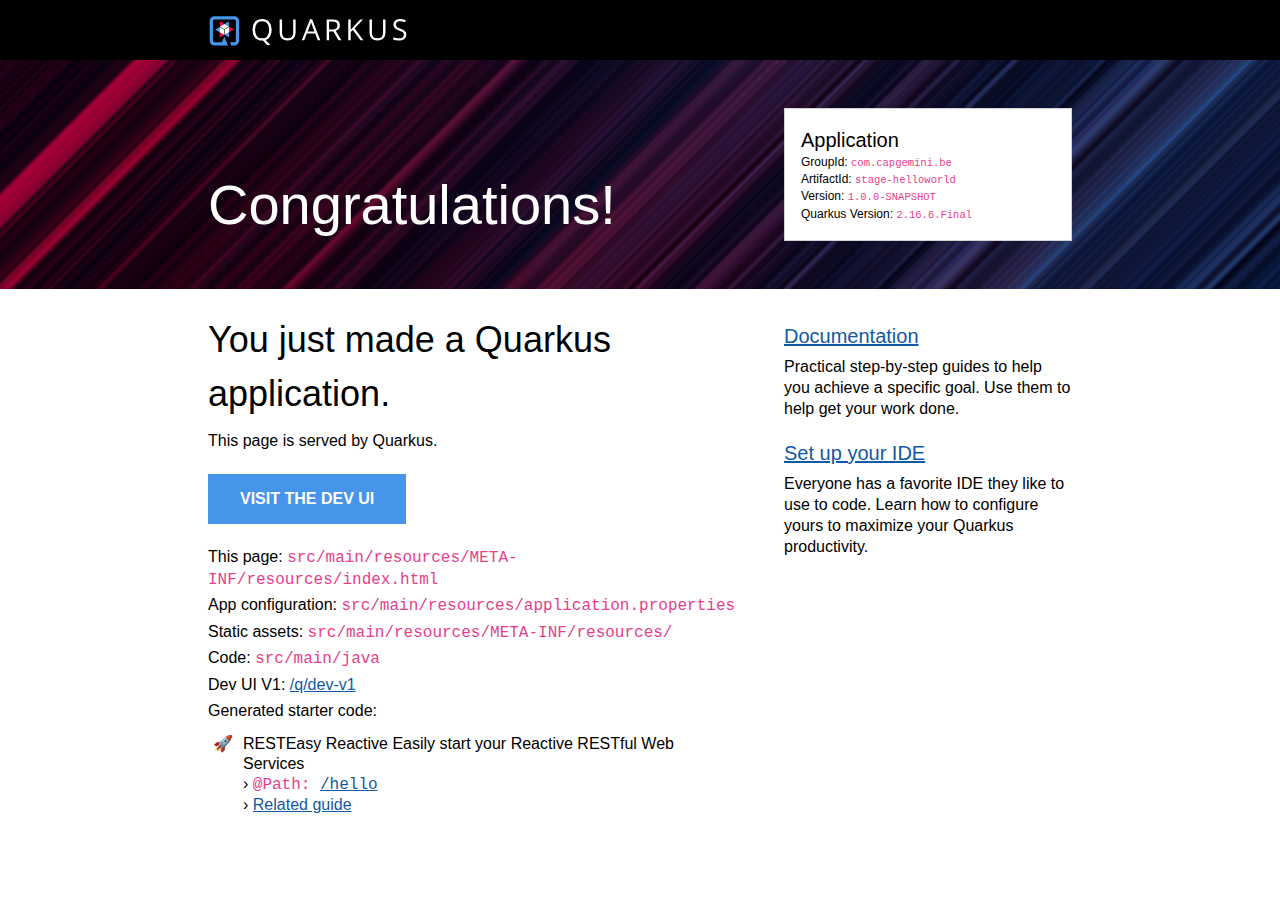
==== lms/src/main/resources/META-INF/resources/index.html @ 5542917e "Sync en clarity toegevoegd, pomfiles aangemaakt en geconnecteerd + project gecleaned" ====
<!DOCTYPE html>
<html lang="en">
    <head>
        <meta charset="UTF-8">
        <title>stage-helloworld - 1.0.0-SNAPSHOT</title>
        <style>
            body {
                margin: 0;
                font-family: Roboto, "Helvetica Neue", Arial, sans-serif;
            }
            code {
                font-family: "Courier New", monospace;
                color: #e83e8c;
                word-break: break-word;
            }
            h1, h2, h3, h4, h5, h6 {
                margin-bottom: 0.5rem;
                font-weight: 400;
                line-height: 1.5;
            }
            h1 { font-size: 2.25rem; }
            h2 { font-size: 1.6rem }
            h3 { font-size: 1.5rem }
            h4 { font-size: 1.4rem }
            h5 { font-size: 1.25rem }
            h6 { font-size: 1rem }
            p {
                padding: .15rem 0;
                margin: 0;
                line-height: 1.3rem;
            }
            a {
                text-decoration: underline;
                color: #1259A5;
            }
            a:hover, a:active { color: #c00; }
            .grid {
                display: grid;
                grid-template-columns: repeat(12, 1fr);
                clear: both;
            }
            .header-wrapper {
                padding: 0 13rem;
                background: black;
            }
            .banner-wrapper {
                padding: 0 13rem;
                background: url([data-uri]) repeat-x, #0D1C2C;
            }
            .content-wrapper {
                padding: 0 13rem;
                background: white;
            }
            .header {
                background-position: 0 1rem;
                min-height: 60px;
                grid-column: span 12;
            }
            #quarkus-logo-svg {
                width: 200px;
                height: 30px;
                padding-top: 1rem;
            }
            .banner {
                grid-column: span 12;
                padding: 2rem 0;
            }
            .callout {
                color: white;
                font-size: 3.5rem;
                margin: 0;
                padding-top: 5rem;
                grid-column: span 8;
            }
            .app-details {
                margin: 1rem 0;
                border: 1px solid lightgrey;
                padding: 1rem;
                background: white;
                font-size: .75rem;
                font-weight: 300;
                grid-column: span 4;
            }
            .app-details code { font-size: 87.5%; }
            .app-details ul {
                list-style-type: none;
                padding: 0;
                margin: 0;
            }
            .app-details ul li { margin-bottom: 0.2rem; }
            .app-details h5 {
                margin: 0;
                padding: 0;
            }
            .left-column {
                grid-column: span 8;
                padding-right: 3rem;
            }
            .left-column p {
                padding: .15rem 0;
                margin: 0;
                font-weight: 300;
            }
            .left-column ul {
                margin: 0;
                padding: 10px 0 0 25px;
                list-style-type: "\1F680";
                font-weight: 300;
            }
            .left-column li { padding-left: 10px; }
            .left-column .cta-button {
                margin: 20px 0;
                display: inline-block;
                padding: 1rem 2rem;
                background-color: #4695EB;
                font-weight: 600;
                color: white;
                text-decoration: none;
                text-transform: uppercase;
            }
            .right-column {
                grid-column: span 4;
                margin-top: 1rem;
                font-weight: 200;
            }
            .right-column h5 {
                padding: 1rem 0 .25rem 0;
                margin: 0;
                font-weight: 300;
            }
            .right-column h3 { font-weight: 400;}
            .right-column ul {
                margin: 0;
                list-style-type: circle;
            }
            .right-column li {
                padding: .5rem 0 0 0;
            }
            .provided-code {
                line-height: 20px;
            }
            .provided-code b {
                font-weight: 400;
                margin-bottom: 15px;
            }
            @media screen and (max-width: 1023px) {
                .header-wrapper {
                    padding: 0 1rem;
                    background: black;
                }
                .banner-wrapper { padding: 0 1rem; }
                .content-wrapper {
                    padding: 0 1rem;
                    background: white;
                }
                .left-column {
                    grid-column: span 12;
                }
                .right-column {
                    grid-column: span 12;
                    margin: 3rem 0;
                }
                .callout {
                    color: white;
                    font-size: 3.5rem;
                    margin: 0;
                    padding: 1rem 0;
                    grid-column: span 12;
                }
                .app-details {
                    margin: 1rem 0;
                    border: 1px solid lightgrey;
                    padding: 1rem;
                    background: white;
                    font-size: 1rem;
                    font-weight: 300;
                    grid-column: span 12;
                }
            }
        </style>
    </head>
    <body>
        <div class="header-wrapper">
            <div class="grid">
                <div class="header">
                    <svg id="quarkus-logo-svg" data-name="Quarkus Logo" xmlns="http://www.w3.org/2000/svg" viewBox="0 0 1280 195">
                        <defs>
                            <style>.cls-1 {
                                fill: #fff;
                            }

                            .cls-2 {
                                fill: #4695eb;
                            }

                            .cls-3 {
                                fill: #ff004a;
                            }</style>
                        </defs>
                        <title>quarkus_logo_horizontal_rgb_1280px_reverse</title>
                        <path class="cls-1"
                              d="M404,89.39q0,25.9-10.49,43.07a52.31,52.31,0,0,1-29.61,23.24l32.3,33.39H373.29l-26.45-30.44-5.11.19q-30,0-46.27-18.22T279.17,89.2q0-32.93,16.34-51.05T341.92,20q29.24,0,45.66,18.45T404,89.39Zm-108.14,0q0,27.39,11.74,41.55t34.11,14.15q22.56,0,34.07-14.11t11.51-41.59q0-27.21-11.47-41.27T341.92,34.05q-22.56,0-34.3,14.16T295.88,89.39Z"/>
                        <path class="cls-1"
                              d="M559.56,22.15V109.4q0,23.05-14,36.25T507,158.84q-24.51,0-37.92-13.29T455.7,109V22.15h15.78v88q0,16.88,9.28,25.91t27.29,9q17.16,0,26.45-9.08T543.78,110V22.15Z"/>
                        <path class="cls-1"
                              d="M703.6,157,686.7,114.1H632.31L615.6,157h-16L653.29,21.6h13.27L719.93,157Zm-21.82-57L666,58.21q-3.07-7.92-6.32-19.46a172.55,172.55,0,0,1-5.85,19.46l-16,41.78Z"/>
                        <path class="cls-1"
                              d="M777.19,100.92V157H761.4V22.15h37.23q25,0,36.89,9.5t11.93,28.59q0,26.74-27.29,36.16L857,157H838.35l-32.86-56.07Zm0-13.47h21.62q16.71,0,24.51-6.6t7.79-19.78q0-13.37-7.93-19.27T797.7,35.89H777.19Z"/>
                        <path class="cls-1"
                              d="M999.75,157H981.18L931.71,91.6l-14.2,12.54V157H901.73V22.15h15.78V89l61.54-66.87h18.66L943.13,80.72Z"/>
                        <path class="cls-1"
                              d="M1143.69,22.15V109.4q0,23.05-14,36.25t-38.52,13.19q-24.5,0-37.92-13.29T1039.82,109V22.15h15.78v88q0,16.88,9.28,25.91t27.29,9q17.17,0,26.46-9.08t9.28-26.06V22.15Z"/>
                        <path class="cls-1"
                              d="M1279,121.11q0,17.8-13,27.76t-35.28,10q-24.13,0-37.13-6.18V137.53a97.82,97.82,0,0,0,18.2,5.53,95.67,95.67,0,0,0,19.49,2q15.78,0,23.76-6t8-16.55q0-7-2.83-11.48t-9.46-8.26q-6.65-3.78-20.19-8.58-18.94-6.72-27.06-16t-8.12-24.07q0-15.58,11.79-24.81t31.18-9.22a92.55,92.55,0,0,1,37.22,7.37l-4.91,13.65q-16.82-7-32.68-7-12.53,0-19.58,5.35t-7.06,14.85q0,7,2.6,11.48t8.77,8.21q6.18,3.73,18.89,8.26,21.36,7.56,29.38,16.23T1279,121.11Z"/>
                        <polygon class="cls-2" points="126.05 34.6 96.61 51.59 126.05 68.59 126.05 34.6"/>
                        <polygon class="cls-3" points="67.17 34.6 67.17 68.59 96.61 51.59 67.17 34.6"/>
                        <polygon class="cls-1" points="126.05 68.59 96.61 51.59 67.17 68.59 96.61 85.59 126.05 68.59"/>
                        <polygon class="cls-2" points="36.13 88.36 65.57 105.36 65.57 71.37 36.13 88.36"/>
                        <polygon class="cls-3" points="65.57 139.35 95.01 122.36 65.57 105.36 65.57 139.35"/>
                        <polygon class="cls-1" points="65.57 71.37 65.57 105.36 95.01 122.36 95.01 88.36 65.57 71.37"/>
                        <polygon class="cls-2" points="127.65 139.35 127.65 105.36 98.21 122.36 127.65 139.35"/>
                        <polygon class="cls-3" points="157.09 88.36 127.65 71.37 127.65 105.36 157.09 88.36"/>
                        <polygon class="cls-1" points="98.21 122.36 127.65 105.36 127.65 71.37 98.21 88.36 98.21 122.36"/>
                        <path class="cls-2"
                              d="M160.5,1H32.72A31.81,31.81,0,0,0,1,32.72V160.5a31.81,31.81,0,0,0,31.72,31.72h87.51L96.61,134.85,79.48,171.07H32.72A10.71,10.71,0,0,1,22.15,160.5V32.72A10.71,10.71,0,0,1,32.72,22.15H160.5a10.71,10.71,0,0,1,10.57,10.57V160.5a10.71,10.71,0,0,1-10.57,10.57H132.77l8.71,21.15h19a31.81,31.81,0,0,0,31.72-31.72V32.72A31.81,31.81,0,0,0,160.5,1Z"/>
                    </svg>
                </div>
            </div>
        </div>
        <div class="banner-wrapper">
            <div class="grid">
                <div class="banner">
                    <div class="grid">
                        <div class="callout">Congratulations!</div>
                        <div class="app-details">
                            <h5>Application</h5>
                            <ul>
                                <li>GroupId: <code>com.capgemini.be</code></li>
                                <li>ArtifactId: <code>stage-helloworld</code></li>
                                <li>Version: <code>1.0.0-SNAPSHOT</code></li>
                                <li>Quarkus Version: <code>2.16.6.Final</code></li>
                            </ul>
                        </div>
                    </div>
                </div>
            </div>
        </div>
        <div class="content-wrapper">
            <div class="grid">
                <div class="left-column">
                    <h1>You just made a Quarkus application.</h1>
                    <p>This page is served by Quarkus.</p>
                    <a href="/q/dev-ui/" class="cta-button">Visit the Dev UI</a>
                    <p>This page: <code>src/main/resources/META-INF/resources/index.html</code></p>
                    <p>App configuration: <code>src/main/resources/application.properties</code></p>
                    <p>Static assets: <code>src/main/resources/META-INF/resources/</code></p>
                    <p>Code: <code>src/main/java</code></p>
                    <p>Dev UI V1: <a href="/q/dev-v1/">/q/dev-v1</a></p>
                    <p>Generated starter code:</p>
                    <ul class="provided-code">
                                <li class="provided-code">
            <b>RESTEasy Reactive</b>&nbsp;Easily start your Reactive RESTful Web Services
            <br />&rsaquo; <code>@Path: <a href="/hello" class="path-link" target="_blank">/hello</a></code>
            <br />&rsaquo; <a href="https://quarkus.io/guides/getting-started-reactive#reactive-jax-rs-resources" class="guide-link" target="_blank">Related guide</a>
        </li>

                    </ul>
                </div>
                <div class="right-column">
                    <h5><a href="https://quarkus.io/guides/">Documentation</a></h5>
                    <p>Practical step-by-step guides to help you achieve a specific goal. Use them to help get your work
                        done.</p>
                    <h5><a href="https://quarkus.io/guides/maven-tooling">Set up your IDE</a></h5>
                    <p>Everyone has a favorite IDE they like to use to code. Learn how to configure yours to maximize your
                        Quarkus productivity.</p>
                </div>
            </div>
        </div>
    </body>
</html>
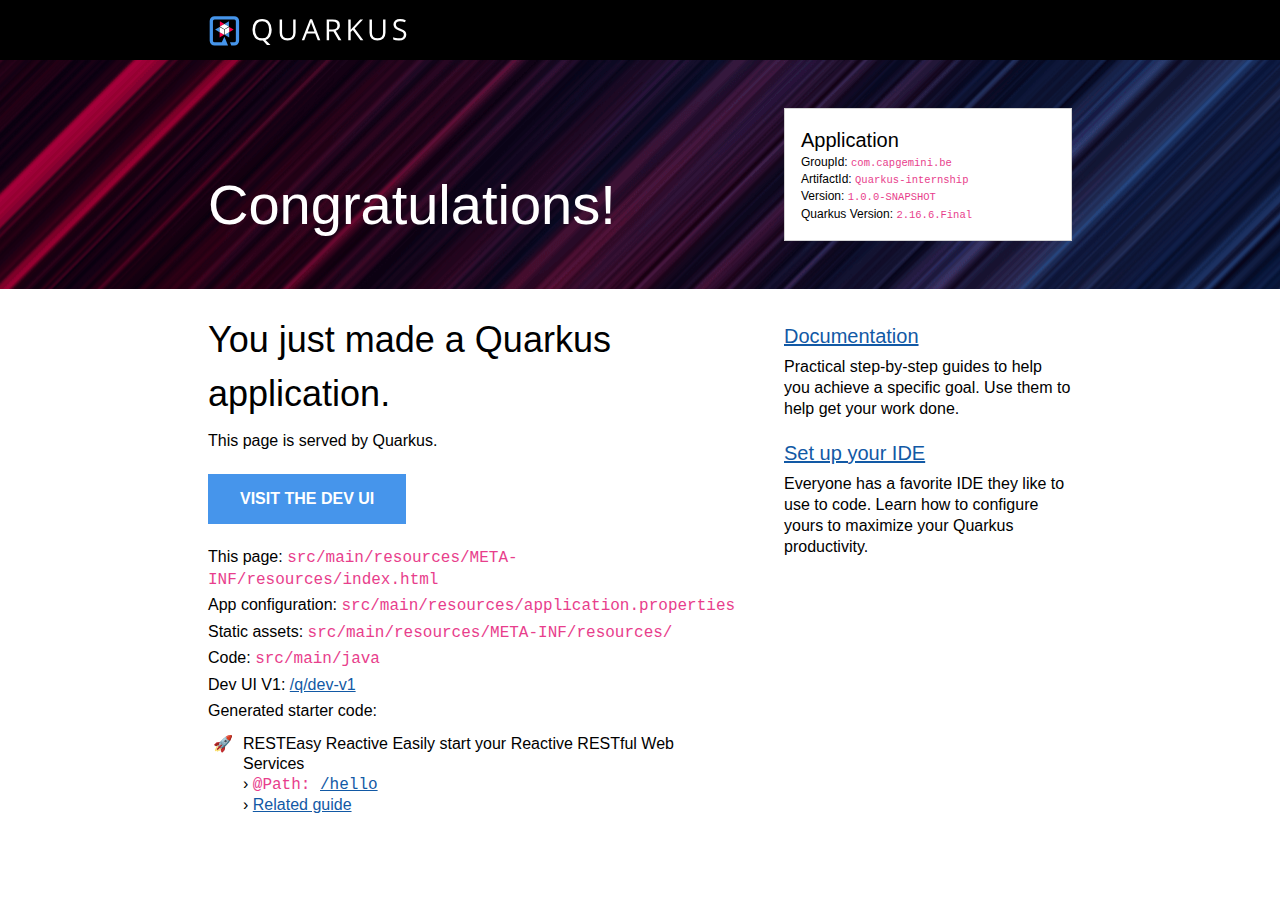
==== commit 996201c6: "Naam gewijzigd van stage-helloworld naar quarkus-internship" ====
--- a/lms/src/main/resources/META-INF/resources/index.html
+++ b/lms/src/main/resources/META-INF/resources/index.html
@@ -2,7 +2,7 @@
 <html lang="en">
     <head>
         <meta charset="UTF-8">
-        <title>stage-helloworld - 1.0.0-SNAPSHOT</title>
+        <title>QUARKUS - 1.0.0-SNAPSHOT</title>
         <style>
             body {
                 margin: 0;
@@ -236,7 +236,7 @@
                             <h5>Application</h5>
                             <ul>
                                 <li>GroupId: <code>com.capgemini.be</code></li>
-                                <li>ArtifactId: <code>stage-helloworld</code></li>
+                                <li>ArtifactId: <code>Quarkus-internship</code></li>
                                 <li>Version: <code>1.0.0-SNAPSHOT</code></li>
                                 <li>Quarkus Version: <code>2.16.6.Final</code></li>
                             </ul>
